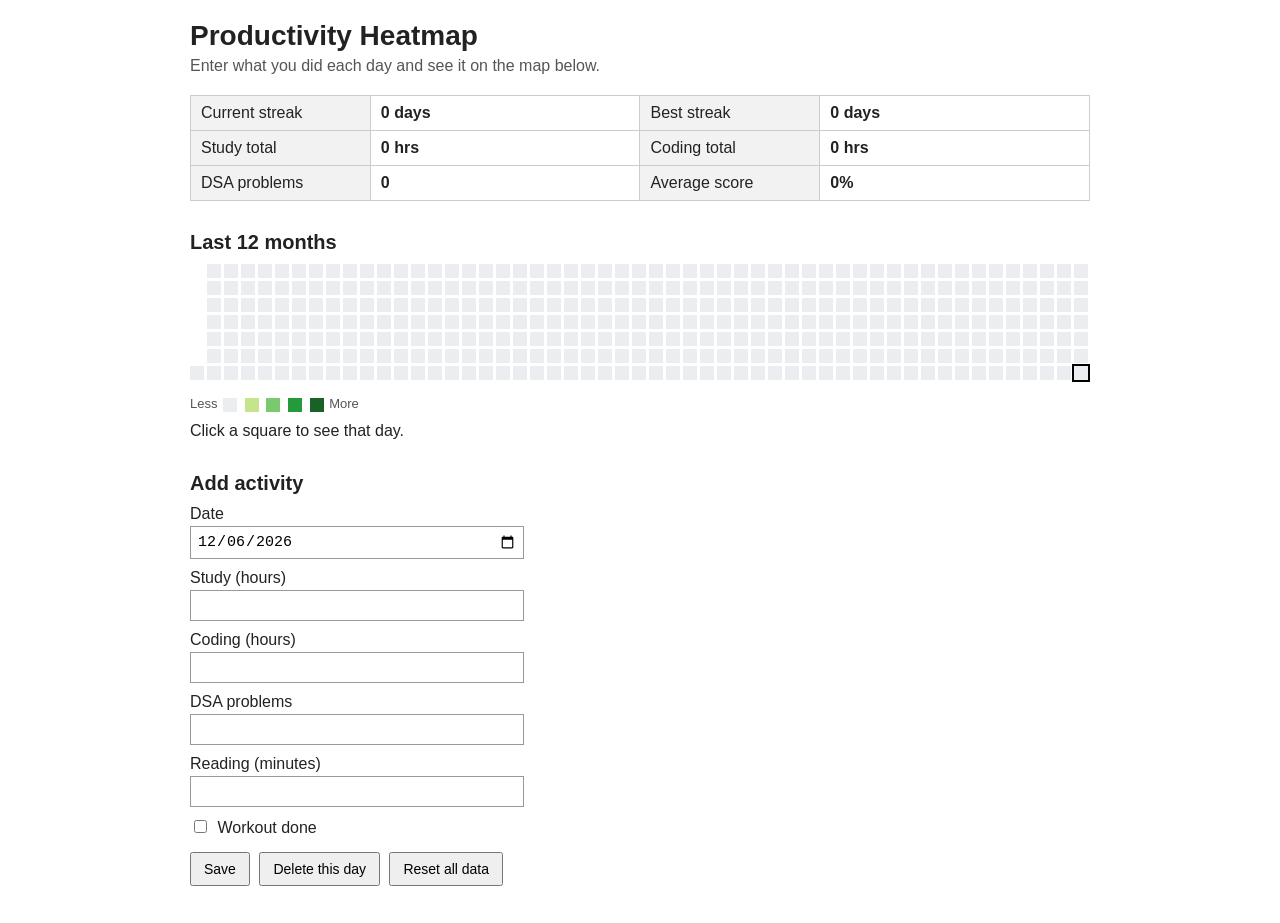
==== index.html @ e44964c0 "Rename pagestructure.html to index.html" ====
<!DOCTYPE html>
<html lang="en">
<head>
    <meta charset="UTF-8">
    <meta name="viewport" content="width=device-width, initial-scale=1.0">
    <title>Productivity Heatmap</title>
    <link rel="stylesheet" href="style.css">
</head>
<body>

    <div class="container">

        <h1>Productivity Heatmap</h1>
        <p class="subtitle">Enter what you did each day and see it on the map below.</p>

        <table class="stats">
            <tr>
                <td>Current streak</td>
                <td id="streak">0 days</td>
                <td>Best streak</td>
                <td id="bestStreak">0 days</td>
            </tr>
            <tr>
                <td>Study total</td>
                <td id="studyTotal">0 hrs</td>
                <td>Coding total</td>
                <td id="codingTotal">0 hrs</td>
            </tr>
            <tr>
                <td>DSA problems</td>
                <td id="dsaTotal">0</td>
                <td>Average score</td>
                <td id="avgScore">0%</td>
            </tr>
        </table>

        <h2>Last 12 months</h2>
        <div id="heatmap"></div>

        <div class="legend">
            Less
            <span class="box" data-level="0"></span>
            <span class="box" data-level="1"></span>
            <span class="box" data-level="2"></span>
            <span class="box" data-level="3"></span>
            <span class="box" data-level="4"></span>
            More
        </div>
        <p id="info">Click a square to see that day.</p>

        <h2>Add activity</h2>
        <div class="form">

            <label>Date
                <input type="date" id="date">
            </label>

            <label>Study (hours)
                <input type="number" id="study" min="0" step="0.5">
            </label>

            <label>Coding (hours)
                <input type="number" id="coding" min="0" step="0.5">
            </label>

            <label>DSA problems
                <input type="number" id="dsa" min="0" step="1">
            </label>

            <label>Reading (minutes)
                <input type="number" id="reading" min="0" step="5">
            </label>

            <label class="check">
                <input type="checkbox" id="workout">
                Workout done
            </label>

            <div class="buttons">
                <button id="saveBtn">Save</button>
                <button id="deleteBtn">Delete this day</button>
                <button id="resetBtn">Reset all data</button>
            </div>

            <p id="message"></p>
        </div>

    </div>

    <script src="script.js"></script>
</body>
</html>
---- style.css ----
body {
    font-family: Arial, Helvetica, sans-serif;
    font-size: 16px;
    color: #222;
    background: #fff;
    margin: 0;
}

.container {
    max-width: 900px;
    margin: 0 auto;
    padding: 20px;
}

h1 {
    font-size: 28px;
    margin: 0 0 5px 0;
}

h2 {
    font-size: 20px;
    margin: 30px 0 10px 0;
}

.subtitle {
    margin: 0 0 20px 0;
    color: #555;
}

/* stats table */
.stats {
    border-collapse: collapse;
    width: 100%;
}

.stats td {
    border: 1px solid #ccc;
    padding: 8px 10px;
}

.stats td:nth-child(odd) {
    background: #f2f2f2;
    width: 20%;
}

.stats td:nth-child(even) {
    font-weight: bold;
    width: 30%;
}

/* heatmap: 7 rows (days), columns are weeks */
#heatmap {
    display: grid;
    grid-template-rows: repeat(7, 14px);
    grid-auto-flow: column;
    grid-auto-columns: 14px;
    gap: 3px;
    overflow-x: auto;
    padding-bottom: 8px;
}

.cell {
    width: 14px;
    height: 14px;
    background: #ebedf0;
    cursor: pointer;
}

.cell.empty {
    background: transparent;
    cursor: default;
}

.cell[data-level="1"], .box[data-level="1"] { background: #c6e48b; }
.cell[data-level="2"], .box[data-level="2"] { background: #7bc96f; }
.cell[data-level="3"], .box[data-level="3"] { background: #239a3b; }
.cell[data-level="4"], .box[data-level="4"] { background: #196127; }

.cell.selected {
    outline: 2px solid #000;
}

.legend {
    margin-top: 8px;
    font-size: 13px;
    color: #555;
}

.box {
    display: inline-block;
    width: 14px;
    height: 14px;
    background: #ebedf0;
    vertical-align: middle;
    margin: 0 2px;
}

#info {
    margin-top: 10px;
    min-height: 20px;
}

/* form */
.form {
    max-width: 320px;
}

.form label {
    display: block;
    margin-bottom: 10px;
}

.form input[type="number"],
.form input[type="date"] {
    display: block;
    width: 100%;
    padding: 6px;
    margin-top: 3px;
    font-size: 15px;
    border: 1px solid #999;
}

.form .check input {
    margin-right: 6px;
}

.buttons button {
    padding: 7px 12px;
    font-size: 14px;
    margin: 5px 5px 0 0;
    cursor: pointer;
}

#message {
    margin-top: 10px;
    color: #060;
}

@media (max-width: 600px) {
    .stats td {
        display: block;
        width: auto !important;
    }
}
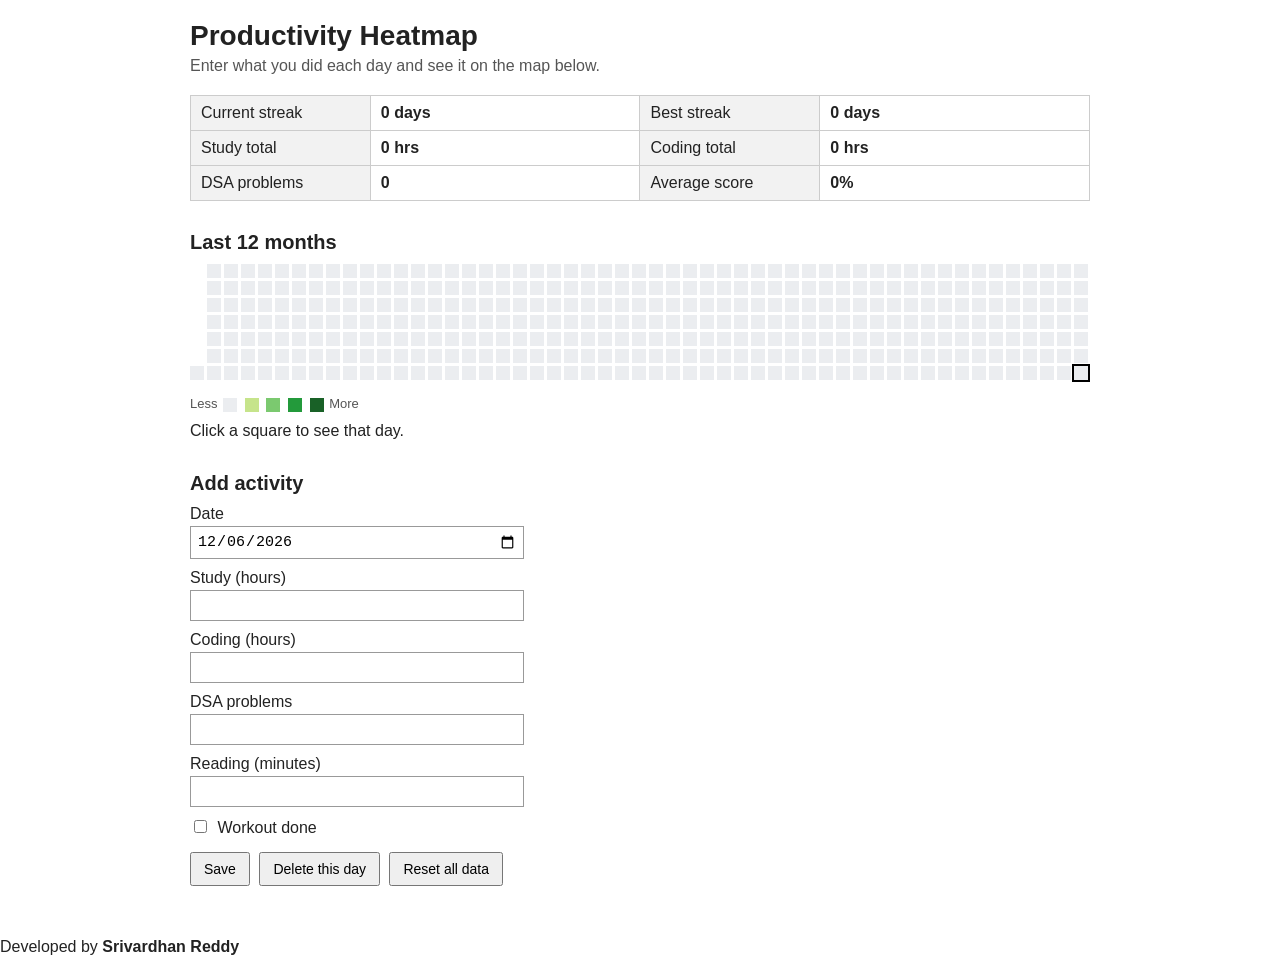
==== commit 7067f282: "index.html" ====
--- a/index.html
+++ b/index.html
@@ -86,6 +86,9 @@
         </div>
 
     </div>
+    <footer class="footer">
+    <p>Developed by <strong>Srivardhan Reddy</strong></p>
+</footer>
 
     <script src="script.js"></script>
 </body>
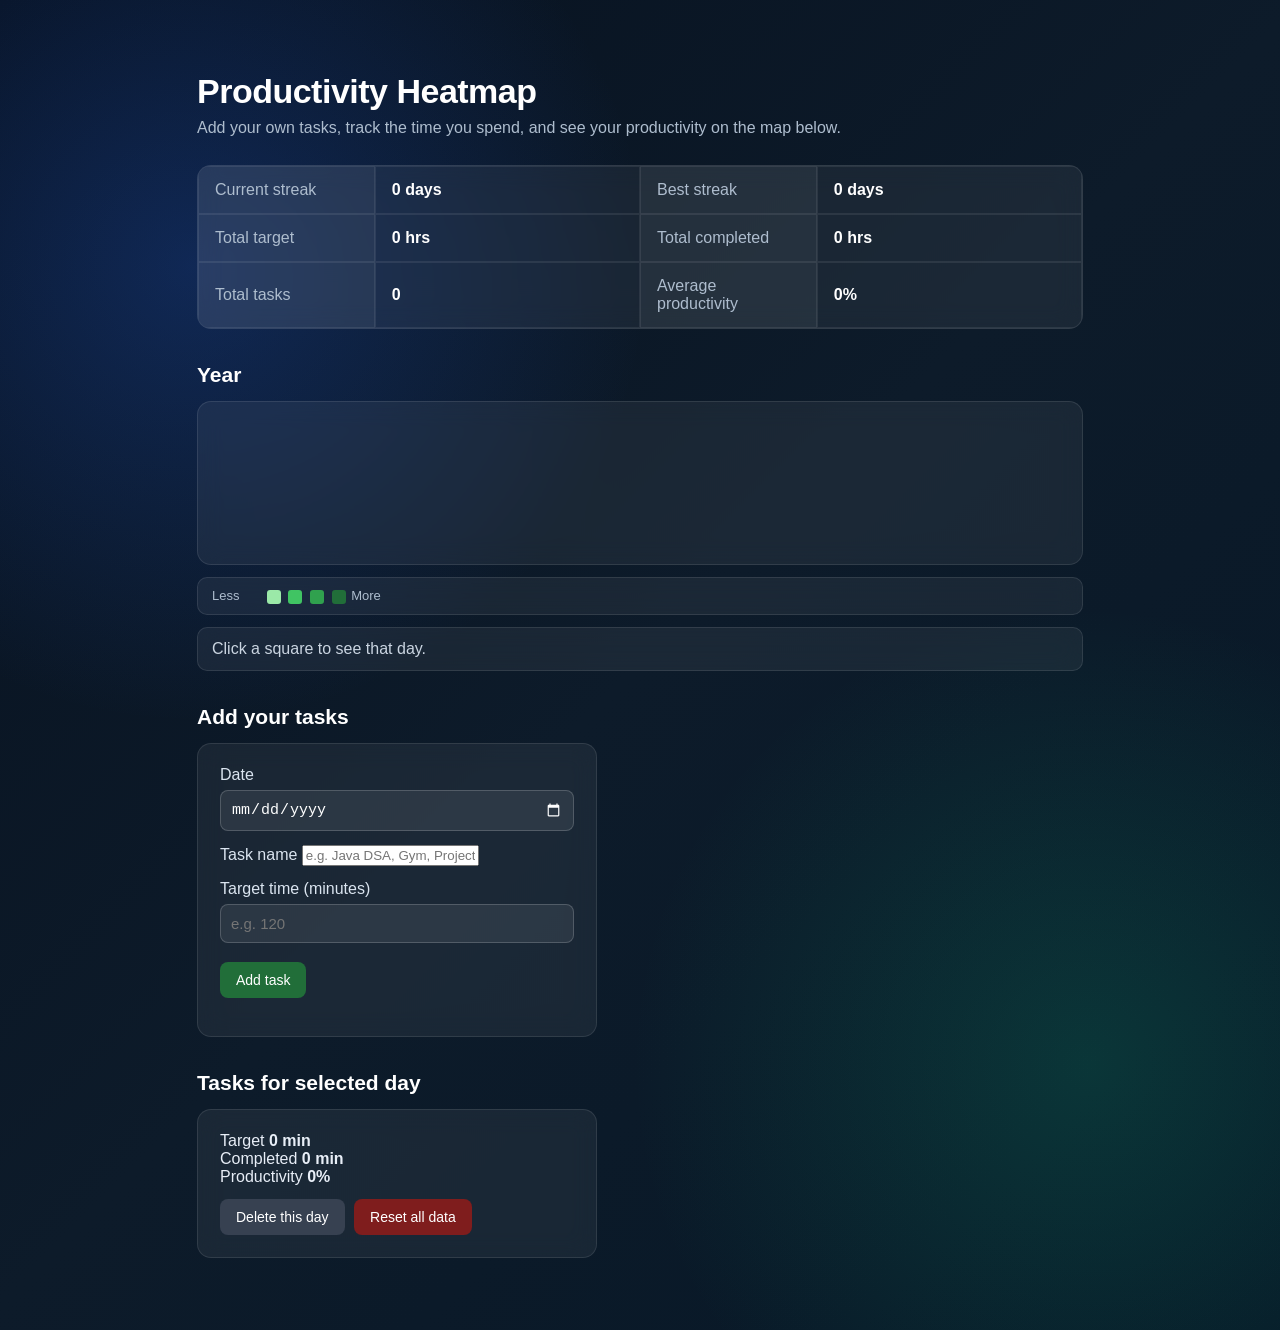
==== commit 4f46eebf: "Update index.html" ====
--- a/index.html
+++ b/index.html
@@ -11,7 +11,7 @@
     <div class="container">
 
         <h1>Productivity Heatmap</h1>
-        <p class="subtitle">Enter what you did each day and see it on the map below.</p>
+        <p class="subtitle">Add your own tasks, track the time you spend, and see your productivity on the map below.</p>
 
         <table class="stats">
             <tr>
@@ -21,20 +21,20 @@
                 <td id="bestStreak">0 days</td>
             </tr>
             <tr>
-                <td>Study total</td>
-                <td id="studyTotal">0 hrs</td>
-                <td>Coding total</td>
-                <td id="codingTotal">0 hrs</td>
+                <td>Total target</td>
+                <td id="targetTotal">0 hrs</td>
+                <td>Total completed</td>
+                <td id="completedTotal">0 hrs</td>
             </tr>
             <tr>
-                <td>DSA problems</td>
-                <td id="dsaTotal">0</td>
-                <td>Average score</td>
+                <td>Total tasks</td>
+                <td id="taskTotal">0</td>
+                <td>Average productivity</td>
                 <td id="avgScore">0%</td>
             </tr>
         </table>
 
-        <h2>Last 12 months</h2>
+        <h2 id="heatmapTitle">Year</h2>
         <div id="heatmap"></div>
 
         <div class="legend">
@@ -48,47 +48,54 @@
         </div>
         <p id="info">Click a square to see that day.</p>
 
-        <h2>Add activity</h2>
+        <h2>Add your tasks</h2>
         <div class="form">
 
             <label>Date
                 <input type="date" id="date">
             </label>
 
-            <label>Study (hours)
-                <input type="number" id="study" min="0" step="0.5">
+            <label>Task name
+                <input type="text" id="taskName" placeholder="e.g. Java DSA, Gym, Project work">
             </label>
 
-            <label>Coding (hours)
-                <input type="number" id="coding" min="0" step="0.5">
-            </label>
-
-            <label>DSA problems
-                <input type="number" id="dsa" min="0" step="1">
-            </label>
-
-            <label>Reading (minutes)
-                <input type="number" id="reading" min="0" step="5">
-            </label>
-
-            <label class="check">
-                <input type="checkbox" id="workout">
-                Workout done
+            <label>Target time (minutes)
+                <input type="number" id="targetMinutes" min="1" step="1" placeholder="e.g. 120">
             </label>
 
             <div class="buttons">
-                <button id="saveBtn">Save</button>
-                <button id="deleteBtn">Delete this day</button>
-                <button id="resetBtn">Reset all data</button>
+                <button id="addTaskBtn">Add task</button>
             </div>
 
             <p id="message"></p>
         </div>
 
+        <h2 id="tasksTitle">Tasks for selected day</h2>
+        <div id="tasksList" class="tasks-list"></div>
+
+        <div class="form task-actions-form">
+            <div class="day-summary">
+                <div>
+                    <span>Target</span>
+                    <strong id="dayTarget">0 min</strong>
+                </div>
+                <div>
+                    <span>Completed</span>
+                    <strong id="dayCompleted">0 min</strong>
+                </div>
+                <div>
+                    <span>Productivity</span>
+                    <strong id="dayScore">0%</strong>
+                </div>
+            </div>
+
+            <div class="buttons">
+                <button id="deleteBtn">Delete this day</button>
+                <button id="resetBtn">Reset all data</button>
+            </div>
+        </div>
+
     </div>
-    <footer class="footer">
-    <p>Developed by <strong>Srivardhan Reddy</strong></p>
-</footer>
 
     <script src="script.js"></script>
 </body>
--- a/style.css
+++ b/style.css
@@ -1,69 +1,110 @@
+* {
+    box-sizing: border-box;
+}
+
 body {
     font-family: Arial, Helvetica, sans-serif;
     font-size: 16px;
-    color: #222;
-    background: #fff;
+    color: #e8eef7;
+    background:
+        radial-gradient(circle at 15% 20%, rgba(37, 99, 235, 0.25), transparent 30%),
+        radial-gradient(circle at 85% 80%, rgba(16, 185, 129, 0.18), transparent 30%),
+        linear-gradient(135deg, #07111f, #0d1b2a 50%, #071827);
     margin: 0;
+    min-height: 100vh;
 }
 
 .container {
-    max-width: 900px;
-    margin: 0 auto;
-    padding: 20px;
-}
+    max-width: 950px;
+    margin: 40px auto;
+    padding: 32px;
+}
+
+/* Main heading */
 
 h1 {
-    font-size: 28px;
-    margin: 0 0 5px 0;
-}
-
-h2 {
-    font-size: 20px;
-    margin: 30px 0 10px 0;
+    font-size: 34px;
+    margin: 0 0 8px 0;
+    color: #ffffff;
+    letter-spacing: -0.5px;
 }
 
 .subtitle {
-    margin: 0 0 20px 0;
-    color: #555;
-}
-
-/* stats table */
+    margin: 0 0 28px 0;
+    color: #aebdce;
+}
+
+/* Dashboard sections */
+
+.stats,
+#heatmap,
+.form,
+#info,
+.legend {
+    background: rgba(255, 255, 255, 0.06);
+    border: 1px solid rgba(255, 255, 255, 0.10);
+    backdrop-filter: blur(12px);
+}
+
+/* Statistics */
+
 .stats {
-    border-collapse: collapse;
+    border-collapse: separate;
+    border-spacing: 0;
     width: 100%;
+    overflow: hidden;
+    border-radius: 14px;
 }
 
 .stats td {
-    border: 1px solid #ccc;
-    padding: 8px 10px;
+    border: 1px solid rgba(255, 255, 255, 0.08);
+    padding: 14px 16px;
 }
 
 .stats td:nth-child(odd) {
-    background: #f2f2f2;
+    background: rgba(255, 255, 255, 0.05);
+    color: #aebdce;
     width: 20%;
 }
 
 .stats td:nth-child(even) {
     font-weight: bold;
+    color: #ffffff;
     width: 30%;
 }
 
-/* heatmap: 7 rows (days), columns are weeks */
+/* Section headings */
+
+h2 {
+    font-size: 21px;
+    margin: 34px 0 14px 0;
+    color: #ffffff;
+}
+
+/* Heatmap */
+
 #heatmap {
     display: grid;
     grid-template-rows: repeat(7, 14px);
     grid-auto-flow: column;
     grid-auto-columns: 14px;
-    gap: 3px;
+    gap: 4px;
     overflow-x: auto;
-    padding-bottom: 8px;
+    padding: 20px;
+    border-radius: 14px;
 }
 
 .cell {
     width: 14px;
     height: 14px;
-    background: #ebedf0;
+    background: #263442;
     cursor: pointer;
+    border-radius: 3px;
+    transition: transform 0.15s ease;
+}
+
+.cell:hover {
+    transform: scale(1.25);
 }
 
 .cell.empty {
@@ -71,74 +112,182 @@
     cursor: default;
 }
 
-.cell[data-level="1"], .box[data-level="1"] { background: #c6e48b; }
-.cell[data-level="2"], .box[data-level="2"] { background: #7bc96f; }
-.cell[data-level="3"], .box[data-level="3"] { background: #239a3b; }
-.cell[data-level="4"], .box[data-level="4"] { background: #196127; }
+.cell[data-level="1"],
+.box[data-level="1"] {
+    background: #9be9a8;
+}
+
+.cell[data-level="2"],
+.box[data-level="2"] {
+    background: #40c463;
+}
+
+.cell[data-level="3"],
+.box[data-level="3"] {
+    background: #30a14e;
+}
+
+.cell[data-level="4"],
+.box[data-level="4"] {
+    background: #216e39;
+}
 
 .cell.selected {
-    outline: 2px solid #000;
-}
+    outline: 2px solid #ffffff;
+    outline-offset: 2px;
+}
+
+/* Legend */
 
 .legend {
-    margin-top: 8px;
+    margin-top: 12px;
+    padding: 10px 14px;
+    border-radius: 10px;
     font-size: 13px;
-    color: #555;
+    color: #aebdce;
 }
 
 .box {
     display: inline-block;
     width: 14px;
     height: 14px;
-    background: #ebedf0;
     vertical-align: middle;
     margin: 0 2px;
-}
+    border-radius: 3px;
+}
+
+/* Information */
 
 #info {
-    margin-top: 10px;
+    margin-top: 12px;
     min-height: 20px;
-}
-
-/* form */
+    padding: 12px 14px;
+    border-radius: 10px;
+    color: #cbd5e1;
+}
+
+/* Form */
+
 .form {
-    max-width: 320px;
+    max-width: 400px;
+    padding: 22px;
+    border-radius: 14px;
 }
 
 .form label {
     display: block;
-    margin-bottom: 10px;
+    margin-bottom: 14px;
+    color: #dbe5f0;
 }
 
 .form input[type="number"],
 .form input[type="date"] {
     display: block;
     width: 100%;
-    padding: 6px;
-    margin-top: 3px;
+    padding: 10px;
+    margin-top: 6px;
     font-size: 15px;
-    border: 1px solid #999;
+    color: #ffffff;
+    background: rgba(255, 255, 255, 0.08);
+    border: 1px solid rgba(255, 255, 255, 0.18);
+    border-radius: 8px;
+    outline: none;
+}
+
+.form input:focus {
+    border-color: #40c463;
+    box-shadow: 0 0 0 2px rgba(64, 196, 99, 0.15);
+}
+
+.form input[type="date"]::-webkit-calendar-picker-indicator {
+    filter: invert(1);
 }
 
 .form .check input {
     margin-right: 6px;
 }
 
+/* Buttons */
+
+.buttons {
+    margin-top: 8px;
+}
+
 .buttons button {
-    padding: 7px 12px;
+    padding: 10px 16px;
     font-size: 14px;
     margin: 5px 5px 0 0;
     cursor: pointer;
-}
+    color: #ffffff;
+    background: #216e39;
+    border: none;
+    border-radius: 8px;
+    transition: 0.2s ease;
+}
+
+.buttons button:hover {
+    background: #30a14e;
+    transform: translateY(-1px);
+}
+
+#deleteBtn {
+    background: #374151;
+}
+
+#deleteBtn:hover {
+    background: #4b5563;
+}
+
+#resetBtn {
+    background: #7f1d1d;
+}
+
+#resetBtn:hover {
+    background: #991b1b;
+}
+
+/* Message */
 
 #message {
-    margin-top: 10px;
-    color: #060;
-}
+    margin-top: 12px;
+    color: #6ee7a0;
+}
+
+/* Scrollbar */
+
+#heatmap::-webkit-scrollbar {
+    height: 6px;
+}
+
+#heatmap::-webkit-scrollbar-track {
+    background: rgba(255, 255, 255, 0.05);
+    border-radius: 10px;
+}
+
+#heatmap::-webkit-scrollbar-thumb {
+    background: #355066;
+    border-radius: 10px;
+}
+
+/* Mobile */
 
 @media (max-width: 600px) {
+
+    .container {
+        margin: 15px auto;
+        padding: 18px;
+    }
+
+    h1 {
+        font-size: 28px;
+    }
+
     .stats td {
         display: block;
         width: auto !important;
     }
-}
+
+    .form {
+        max-width: none;
+    }
+}
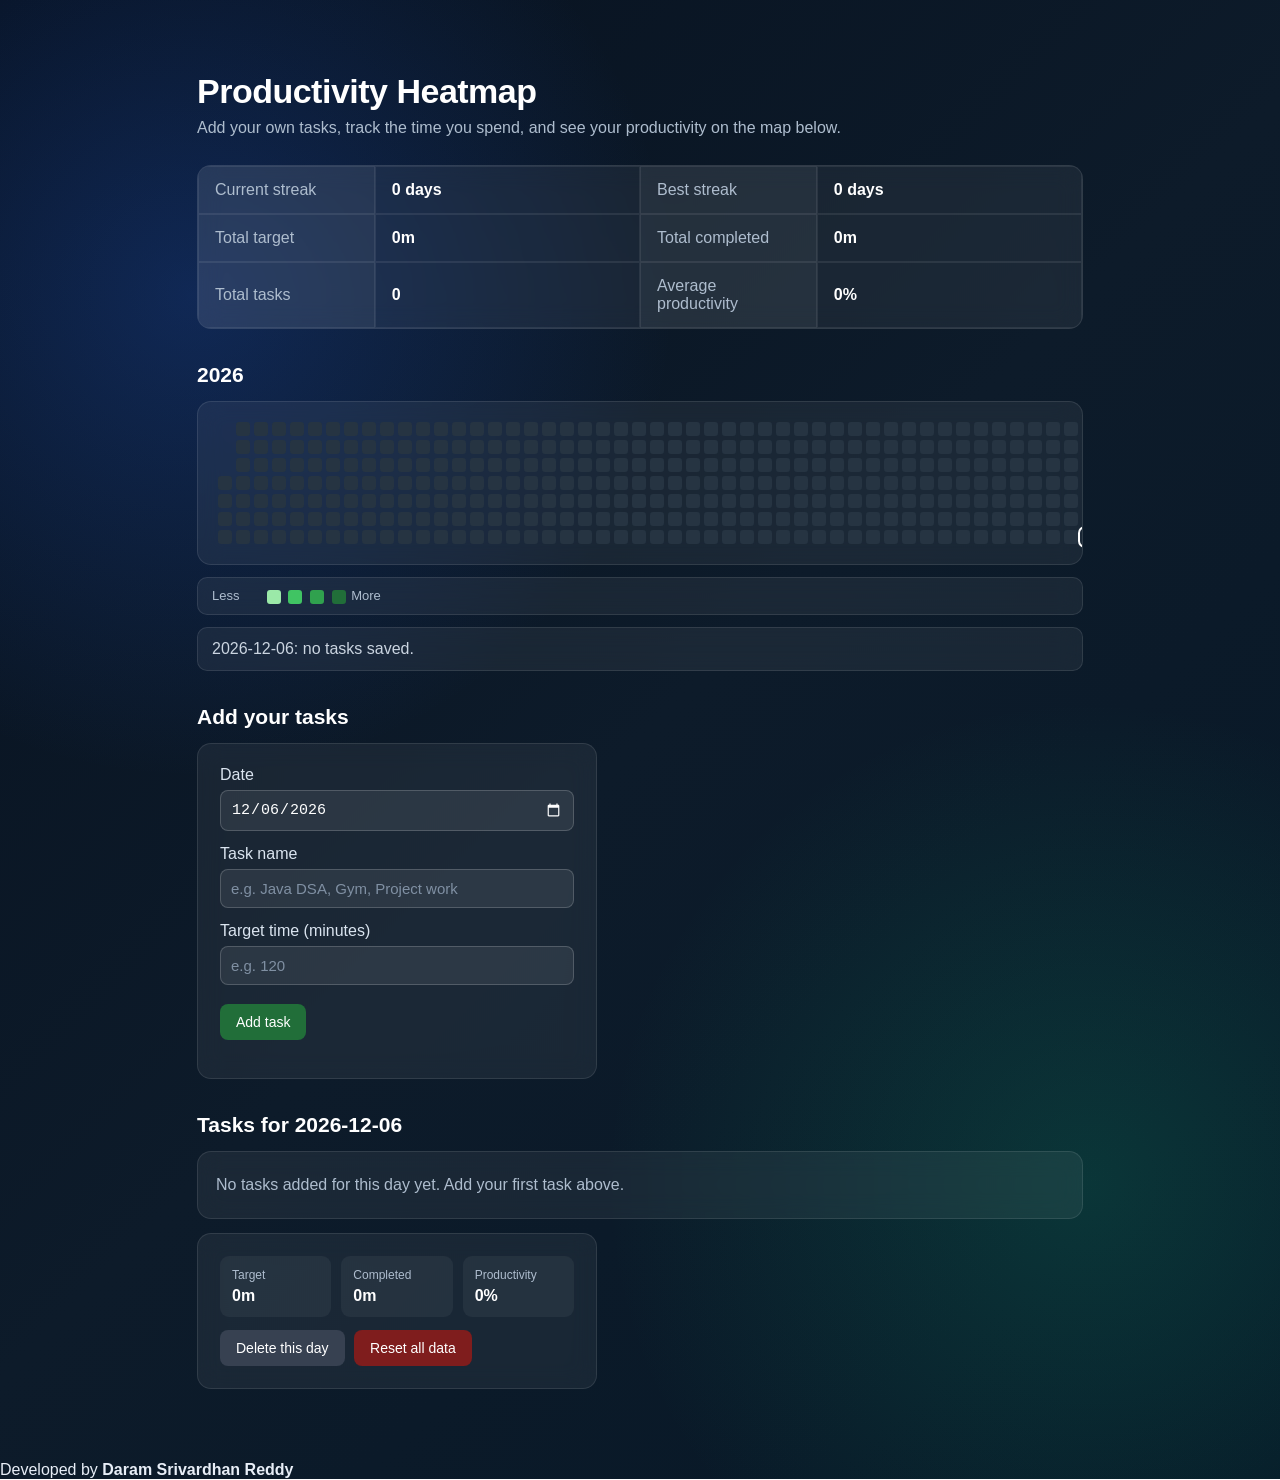
==== commit 40a90af3: "index.html" ====
--- a/index.html
+++ b/index.html
@@ -96,6 +96,9 @@
         </div>
 
     </div>
+    <footer class="developer-footer">
+    Developed by <strong>Daram Srivardhan Reddy</strong>
+</footer>
 
     <script src="script.js"></script>
 </body>
--- a/style.css
+++ b/style.css
@@ -20,8 +20,6 @@
     padding: 32px;
 }
 
-/* Main heading */
-
 h1 {
     font-size: 34px;
     margin: 0 0 8px 0;
@@ -33,20 +31,17 @@
     margin: 0 0 28px 0;
     color: #aebdce;
 }
-
-/* Dashboard sections */
 
 .stats,
 #heatmap,
 .form,
 #info,
-.legend {
+.legend,
+.tasks-list {
     background: rgba(255, 255, 255, 0.06);
     border: 1px solid rgba(255, 255, 255, 0.10);
     backdrop-filter: blur(12px);
 }
-
-/* Statistics */
 
 .stats {
     border-collapse: separate;
@@ -73,15 +68,11 @@
     width: 30%;
 }
 
-/* Section headings */
-
 h2 {
     font-size: 21px;
     margin: 34px 0 14px 0;
     color: #ffffff;
 }
-
-/* Heatmap */
 
 #heatmap {
     display: grid;
@@ -112,6 +103,11 @@
     cursor: default;
 }
 
+.cell.future {
+    opacity: 0.45;
+    cursor: default;
+}
+
 .cell[data-level="1"],
 .box[data-level="1"] {
     background: #9be9a8;
@@ -136,8 +132,6 @@
     outline: 2px solid #ffffff;
     outline-offset: 2px;
 }
-
-/* Legend */
 
 .legend {
     margin-top: 12px;
@@ -156,8 +150,6 @@
     border-radius: 3px;
 }
 
-/* Information */
-
 #info {
     margin-top: 12px;
     min-height: 20px;
@@ -166,8 +158,6 @@
     color: #cbd5e1;
 }
 
-/* Form */
-
 .form {
     max-width: 400px;
     padding: 22px;
@@ -180,6 +170,7 @@
     color: #dbe5f0;
 }
 
+.form input[type="text"],
 .form input[type="number"],
 .form input[type="date"] {
     display: block;
@@ -194,6 +185,10 @@
     outline: none;
 }
 
+.form input::placeholder {
+    color: #8090a3;
+}
+
 .form input:focus {
     border-color: #40c463;
     box-shadow: 0 0 0 2px rgba(64, 196, 99, 0.15);
@@ -202,12 +197,6 @@
 .form input[type="date"]::-webkit-calendar-picker-indicator {
     filter: invert(1);
 }
-
-.form .check input {
-    margin-right: 6px;
-}
-
-/* Buttons */
 
 .buttons {
     margin-top: 8px;
@@ -246,14 +235,150 @@
     background: #991b1b;
 }
 
-/* Message */
-
 #message {
     margin-top: 12px;
     color: #6ee7a0;
 }
 
-/* Scrollbar */
+.tasks-list {
+    width: 100%;
+    border-radius: 14px;
+    padding: 14px;
+}
+
+.no-tasks {
+    color: #aebdce;
+    padding: 10px 4px;
+}
+
+.task-card {
+    padding: 16px;
+    margin-bottom: 10px;
+    border: 1px solid rgba(255, 255, 255, 0.09);
+    background: rgba(255, 255, 255, 0.045);
+    border-radius: 10px;
+}
+
+.task-card:last-child {
+    margin-bottom: 0;
+}
+
+.task-top {
+    display: flex;
+    justify-content: space-between;
+    gap: 12px;
+    align-items: flex-start;
+}
+
+.task-name {
+    color: #ffffff;
+    font-weight: bold;
+    font-size: 16px;
+    word-break: break-word;
+}
+
+.task-percent {
+    color: #6ee7a0;
+    font-weight: bold;
+    white-space: nowrap;
+}
+
+.task-times {
+    color: #aebdce;
+    font-size: 13px;
+    margin-top: 6px;
+}
+
+.progress-track {
+    width: 100%;
+    height: 8px;
+    margin-top: 11px;
+    border-radius: 10px;
+    background: #263442;
+    overflow: hidden;
+}
+
+.progress-bar {
+    height: 100%;
+    width: 0;
+    background: #30a14e;
+    border-radius: 10px;
+    transition: width 0.25s ease;
+}
+
+.task-buttons {
+    display: flex;
+    flex-wrap: wrap;
+    gap: 6px;
+    margin-top: 11px;
+}
+
+.task-buttons button {
+    padding: 7px 10px;
+    font-size: 12px;
+    cursor: pointer;
+    color: #ffffff;
+    background: #216e39;
+    border: none;
+    border-radius: 7px;
+}
+
+.task-buttons button:hover {
+    background: #30a14e;
+}
+
+.task-buttons .secondary {
+    background: #374151;
+}
+
+.task-buttons .secondary:hover {
+    background: #4b5563;
+}
+
+.task-buttons .danger {
+    background: #7f1d1d;
+}
+
+.task-buttons .danger:hover {
+    background: #991b1b;
+}
+
+.timer-running {
+    color: #6ee7a0;
+    font-size: 12px;
+    margin-top: 7px;
+}
+
+.day-summary {
+    display: grid;
+    grid-template-columns: repeat(3, 1fr);
+    gap: 10px;
+}
+
+.day-summary div {
+    padding: 12px;
+    border-radius: 9px;
+    background: rgba(255, 255, 255, 0.05);
+}
+
+.day-summary span {
+    display: block;
+    color: #aebdce;
+    font-size: 12px;
+    margin-bottom: 5px;
+}
+
+.day-summary strong {
+    color: #ffffff;
+}
+
+.task-actions-form {
+    margin-top: 14px;
+}
+
+#tasksTitle {
+    margin-top: 34px;
+}
 
 #heatmap::-webkit-scrollbar {
     height: 6px;
@@ -269,10 +394,7 @@
     border-radius: 10px;
 }
 
-/* Mobile */
-
 @media (max-width: 600px) {
-
     .container {
         margin: 15px auto;
         padding: 18px;
@@ -290,4 +412,13 @@
     .form {
         max-width: none;
     }
-}
+
+    .task-top {
+        flex-direction: column;
+        gap: 5px;
+    }
+
+    .day-summary {
+        grid-template-columns: 1fr;
+    }
+}
